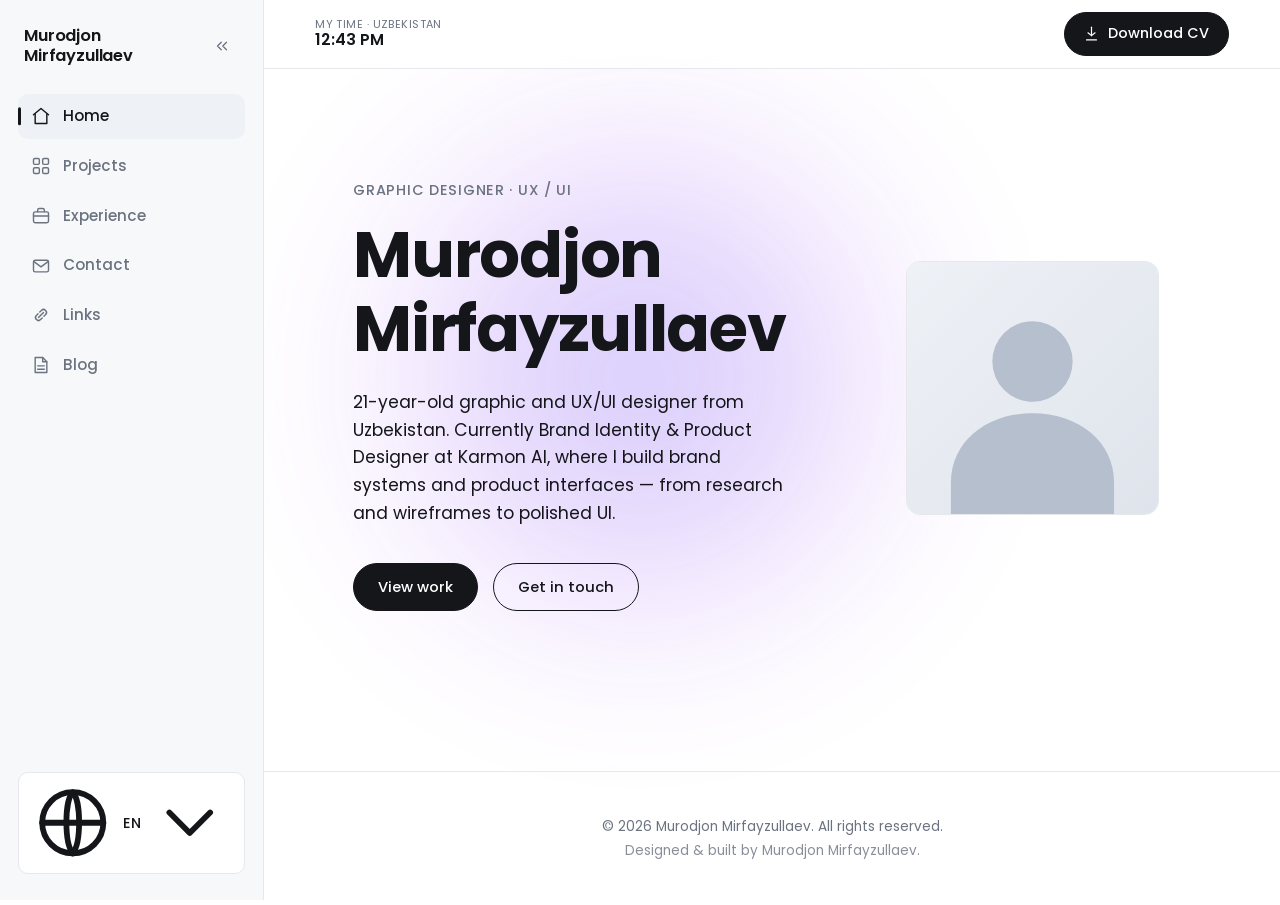
==== index.html @ 98759b87 "Initial commit: multilingual portfolio scaffold Buildless static site (HTML/CSS/vanilla JS) for GitH" ====
<!DOCTYPE html>
<html lang="en">
  <head>
    <meta charset="UTF-8" />
    <meta name="viewport" content="width=device-width, initial-scale=1.0" />
    <title>Murodjon Mirfayzullaev</title>
    <meta name="description" content="Portfolio of Murodjon Mirfayzullaev — graphic and UX/UI designer." />
    <link rel="icon" href="assets/img/profile-placeholder.svg" type="image/svg+xml" />
    <link rel="preconnect" href="https://fonts.googleapis.com" />
    <link rel="preconnect" href="https://fonts.gstatic.com" crossorigin />
    <link
      href="https://fonts.googleapis.com/css2?family=Poppins:wght@400;500;600;700&display=swap"
      rel="stylesheet"
    />
    <link rel="stylesheet" href="assets/css/styles.css" />
  </head>
  <body data-page="index.html" data-title-key="">
    <div class="glow" id="glow" aria-hidden="true"></div>

    <aside class="sidebar" id="site-sidebar"></aside>
    <div class="scrim" id="scrim" aria-hidden="true"></div>

    <div class="page">
      <header class="topbar" id="site-topbar"></header>

      <main class="site-main" id="main">
        <section class="container hero">
          <div class="hero__intro">
            <p class="hero__headline" data-reveal data-i18n="home.headline"></p>
            <h1 class="hero__name" data-reveal data-reveal-delay="1" data-content="name"></h1>
            <p class="hero__bio" data-reveal data-reveal-delay="2" data-i18n="home.bio"></p>
            <div class="hero__cta" data-reveal data-reveal-delay="3">
              <a class="btn btn--primary" href="projects.html" data-i18n="home.cta.work"></a>
              <a class="btn btn--ghost" href="contact.html" data-i18n="home.cta.contact"></a>
            </div>
          </div>
          <div class="hero__photo" data-reveal>
            <img data-content="photo" alt="" />
          </div>
        </section>
      </main>

      <footer class="site-footer" id="site-footer"></footer>
    </div>

    <script src="assets/js/main.js"></script>
  </body>
</html>
---- assets/css/styles.css ----
/* =========================================================================
   styles.css — minimalist portfolio theme
   Layout: fixed left sidebar (desktop, collapsible) → off-canvas drawer
   (mobile). Sticky top bar with live clock + Download-CV button.
   Extras: ambient cursor-following glow, language dropdown, bottom sheet.
   ========================================================================= */

:root {
  --bg: #ffffff;
  --surface: #f7f8fa;
  --surface-2: #eef1f6;
  --text: #14161a;
  --muted: #6b7280;
  --line: #e6e8ec;
  --accent: #14161a;

  --sidebar-w: 264px;
  --sidebar-w-collapsed: 76px;
  --maxw: 940px;
  --gutter: clamp(1.25rem, 4vw, 3.25rem);
  --radius: 14px;

  --font: "Poppins", system-ui, -apple-system, "Segoe UI", Roboto, Helvetica,
    Arial, sans-serif;

  --ease: cubic-bezier(0.22, 1, 0.36, 1);
  --dur: 0.45s;

  /* ambient glow */
  --glow-1: rgba(99, 102, 241, 0.42);
  --glow-2: rgba(168, 85, 247, 0.28);
  --glow-size: clamp(420px, 48vw, 760px);
  --glow-opacity: 0.85;
}

@media (prefers-color-scheme: dark) {
  :root {
    --bg: #0f1115;
    --surface: #161a20;
    --surface-2: #1d222a;
    --text: #f2f4f7;
    --muted: #9aa3af;
    --line: #262b33;
    --accent: #f2f4f7;

    --glow-1: rgba(120, 130, 255, 0.5);
    --glow-2: rgba(180, 110, 255, 0.34);
    --glow-opacity: 1;
  }
}

/* ---------- reset-ish ---------- */

*,
*::before,
*::after {
  box-sizing: border-box;
}

html {
  scroll-behavior: smooth;
}

body {
  margin: 0;
  font-family: var(--font);
  color: var(--text);
  background: var(--bg);
  line-height: 1.6;
  font-weight: 400;
  -webkit-font-smoothing: antialiased;
  overflow-x: hidden;
}

img {
  max-width: 100%;
  display: block;
}

a {
  color: inherit;
  text-decoration: none;
}

h1,
h2,
h3 {
  line-height: 1.15;
  letter-spacing: -0.02em;
  font-weight: 600;
  margin: 0;
}

/* =========================================================================
   ambient glow
   ========================================================================= */

.glow {
  position: fixed;
  top: 0;
  left: 0;
  width: var(--glow-size);
  height: var(--glow-size);
  border-radius: 50%;
  z-index: 0;
  pointer-events: none;
  opacity: var(--glow-opacity);
  filter: blur(90px);
  background: radial-gradient(
    circle at center,
    var(--glow-1) 0%,
    var(--glow-2) 38%,
    transparent 70%
  );
  transform: translate(50vw, 42vh) translate(-50%, -50%);
  will-change: transform;
}

.glow--auto {
  animation: glowDrift 22s var(--ease) infinite;
}

@keyframes glowDrift {
  0% { transform: translate(26vw, 30vh) translate(-50%, -50%); }
  25% { transform: translate(76vw, 24vh) translate(-50%, -50%); }
  50% { transform: translate(68vw, 74vh) translate(-50%, -50%); }
  75% { transform: translate(28vw, 68vh) translate(-50%, -50%); }
  100% { transform: translate(26vw, 30vh) translate(-50%, -50%); }
}

/* =========================================================================
   sidebar (desktop default)
   ========================================================================= */

.sidebar {
  position: fixed;
  top: 0;
  left: 0;
  bottom: 0;
  z-index: 60;
  width: var(--sidebar-w);
  display: flex;
  flex-direction: column;
  gap: 1.75rem;
  padding: 1.6rem 1.1rem;
  background: var(--surface);
  border-right: 1px solid var(--line);
  overflow: visible;
  transition: width var(--dur) var(--ease), transform var(--dur) var(--ease);
}

.sidebar__top {
  flex: 0 0 auto;
  display: flex;
  align-items: center;
  justify-content: space-between;
  gap: 0.5rem;
  min-height: 38px;
  padding-inline: 0.4rem;
}

.brand {
  display: flex;
  align-items: center;
  gap: 0.55rem;
  font-weight: 600;
  letter-spacing: -0.01em;
  line-height: 1.25;
  min-width: 0;
}

.brand__mark {
  display: none;
  width: 36px;
  height: 36px;
  flex: 0 0 auto;
  place-items: center;
  border-radius: 10px;
  background: var(--accent);
  color: var(--bg);
  font-weight: 700;
  font-size: 0.82rem;
}

.brand__full {
  font-size: 1.02rem;
}

.sidebar__collapse {
  display: none; /* desktop-only; enabled in the min-width query below */
  width: 34px;
  height: 34px;
  flex: 0 0 auto;
  place-items: center;
  padding: 0;
  background: none;
  border: 1px solid transparent;
  border-radius: 9px;
  color: var(--muted);
  cursor: pointer;
  transition: color var(--dur) var(--ease),
    background-color var(--dur) var(--ease);
}

.sidebar__collapse svg {
  width: 18px;
  height: 18px;
  transition: transform var(--dur) var(--ease);
}

.sidebar__collapse:hover {
  color: var(--text);
  background: var(--surface-2);
}

.nav {
  flex: 1 1 auto;
}

.nav__list {
  display: flex;
  flex-direction: column;
  gap: 0.35rem;
  list-style: none;
  margin: 0;
  padding: 0;
}

.nav__link {
  position: relative;
  display: flex;
  align-items: center;
  gap: 0.75rem;
  padding: 0.62rem 0.85rem;
  border-radius: 10px;
  font-size: 0.95rem;
  font-weight: 500;
  color: var(--muted);
  white-space: nowrap;
  transition: color var(--dur) var(--ease),
    background-color var(--dur) var(--ease);
}

.nav__icon {
  flex: 0 0 auto;
  display: grid;
  place-items: center;
}

.nav__icon svg {
  width: 20px;
  height: 20px;
}

.nav__link:hover {
  color: var(--text);
  background: var(--surface-2);
}

.nav__link[aria-current="page"] {
  color: var(--text);
  background: var(--surface-2);
}

.nav__link[aria-current="page"]::before {
  content: "";
  position: absolute;
  left: 0;
  top: 50%;
  transform: translateY(-50%);
  width: 3px;
  height: 1.1rem;
  border-radius: 3px;
  background: var(--accent);
}

.sidebar__bottom {
  flex: 0 0 auto;
}

/* ---------- language dropdown ---------- */

.lang {
  position: relative;
}

.lang__btn {
  display: flex;
  align-items: center;
  gap: 0.55rem;
  width: 100%;
  padding: 0.6rem 0.85rem;
  font: inherit;
  font-size: 0.9rem;
  font-weight: 500;
  color: var(--text);
  background: var(--bg);
  border: 1px solid var(--line);
  border-radius: 10px;
  cursor: pointer;
  transition: border-color var(--dur) var(--ease);
}

.lang__btn:hover {
  border-color: var(--muted);
}

.lang__icon {
  width: 17px;
  height: 17px;
  flex: 0 0 auto;
  opacity: 0.8;
}

.lang__current {
  flex: 1 1 auto;
  text-align: left;
}

.lang__chev {
  width: 14px;
  height: 14px;
  opacity: 0.6;
  transition: transform var(--dur) var(--ease);
}

.lang.is-open .lang__chev {
  transform: rotate(180deg);
}

.lang__menu {
  position: absolute;
  left: 0;
  right: 0;
  bottom: calc(100% + 0.5rem);
  margin: 0;
  padding: 0.35rem;
  list-style: none;
  background: var(--bg);
  border: 1px solid var(--line);
  border-radius: 12px;
  box-shadow: 0 12px 32px rgba(0, 0, 0, 0.16);
  opacity: 0;
  transform: translateY(8px);
  pointer-events: none;
  transition: opacity var(--dur) var(--ease), transform var(--dur) var(--ease);
  z-index: 5;
}

.lang.is-open .lang__menu {
  opacity: 1;
  transform: none;
  pointer-events: auto;
}

.lang__option {
  display: flex;
  align-items: baseline;
  gap: 0.6rem;
  width: 100%;
  padding: 0.55rem 0.7rem;
  font: inherit;
  font-size: 0.88rem;
  color: var(--muted);
  background: none;
  border: 0;
  border-radius: 8px;
  cursor: pointer;
  text-align: left;
  transition: color var(--dur) var(--ease),
    background-color var(--dur) var(--ease);
}

.lang__option:hover {
  color: var(--text);
  background: var(--surface);
}

.lang__option.is-active {
  color: var(--text);
  background: var(--surface-2);
}

.lang__code {
  font-weight: 600;
  font-size: 0.78rem;
  letter-spacing: 0.03em;
  width: 1.8rem;
  flex: 0 0 auto;
}

/* =========================================================================
   sticky top bar (all viewports)
   ========================================================================= */

.topbar {
  position: sticky;
  top: 0;
  z-index: 50;
  display: flex;
  align-items: center;
  gap: 1rem;
  padding: 0.75rem var(--gutter);
  background: color-mix(in srgb, var(--bg) 86%, transparent);
  backdrop-filter: saturate(1.2) blur(10px);
  border-bottom: 1px solid var(--line);
}

.topbar__left {
  display: flex;
  align-items: center;
  gap: 0.85rem;
  min-width: 0;
}

.topbar__right {
  margin-left: auto;
  display: flex;
  align-items: center;
}

/* live clock */
.clock {
  display: flex;
  flex-direction: column;
  line-height: 1.15;
  min-width: 0;
}

.clock__label {
  font-size: 0.68rem;
  letter-spacing: 0.04em;
  text-transform: uppercase;
  color: var(--muted);
  white-space: nowrap;
}

.clock__time {
  font-size: 0.98rem;
  font-weight: 600;
  font-variant-numeric: tabular-nums;
}

/* download-CV button */
.cv-btn {
  display: inline-flex;
  align-items: center;
  gap: 0.5rem;
  padding: 0.58rem 1.15rem;
  font: inherit;
  font-size: 0.9rem;
  font-weight: 500;
  color: var(--bg);
  background: var(--accent);
  border: 1px solid var(--accent);
  border-radius: 999px;
  cursor: pointer;
  transition: transform var(--dur) var(--ease), opacity var(--dur) var(--ease);
}

.cv-btn:hover {
  transform: translateY(-2px);
}

.cv-btn svg {
  width: 17px;
  height: 17px;
}

/* hamburger (mobile only) */
.nav__toggle {
  display: none;
  flex-direction: column;
  justify-content: center;
  gap: 5px;
  width: 42px;
  height: 42px;
  padding: 0;
  background: none;
  border: 1px solid var(--line);
  border-radius: 10px;
  cursor: pointer;
}

.nav__toggle-bar {
  display: block;
  width: 18px;
  height: 1.5px;
  margin-inline: auto;
  background: var(--text);
  transition: transform var(--dur) var(--ease), opacity var(--dur) var(--ease);
}

body.nav-open .nav__toggle-bar:nth-child(1) {
  transform: translateY(6.5px) rotate(45deg);
}
body.nav-open .nav__toggle-bar:nth-child(2) {
  opacity: 0;
}
body.nav-open .nav__toggle-bar:nth-child(3) {
  transform: translateY(-6.5px) rotate(-45deg);
}

/* scrim behind the mobile drawer */
.scrim {
  display: none;
  position: fixed;
  inset: 0;
  z-index: 55;
  background: rgba(0, 0, 0, 0.45);
  opacity: 0;
  pointer-events: none;
  transition: opacity var(--dur) var(--ease);
}

/* =========================================================================
   download-CV bottom sheet
   ========================================================================= */

.sheet {
  position: fixed;
  inset: 0;
  z-index: 100;
  display: flex;
  align-items: flex-end;
  justify-content: center;
}

.sheet[hidden] {
  display: none;
}

.sheet__scrim {
  position: absolute;
  inset: 0;
  background: rgba(0, 0, 0, 0.5);
  opacity: 0;
  transition: opacity var(--dur) var(--ease);
}

.sheet.is-open .sheet__scrim {
  opacity: 1;
}

.sheet__panel {
  position: relative;
  width: min(440px, 100%);
  padding: 1.4rem 1.5rem 2rem;
  background: var(--bg);
  border: 1px solid var(--line);
  border-bottom: 0;
  border-radius: 22px 22px 0 0;
  box-shadow: 0 -12px 44px rgba(0, 0, 0, 0.22);
  transform: translateY(100%);
  transition: transform var(--dur) var(--ease);
}

.sheet.is-open .sheet__panel {
  transform: none;
}

.sheet__handle {
  display: block;
  width: 42px;
  height: 4px;
  border-radius: 4px;
  background: var(--line);
  margin: 0 auto 1.25rem;
}

.sheet__title {
  font-size: 1.2rem;
  text-align: center;
  margin: 0 0 0.3rem;
}

.sheet__hint {
  text-align: center;
  color: var(--muted);
  font-size: 0.9rem;
  margin: 0 0 1.4rem;
}

.sheet__options {
  display: flex;
  flex-direction: column;
  gap: 0.5rem;
  margin-bottom: 1.4rem;
}

.cv-opt {
  display: flex;
  align-items: center;
  gap: 0.7rem;
  width: 100%;
  padding: 0.8rem 1rem;
  font: inherit;
  font-size: 0.92rem;
  color: var(--text);
  background: var(--surface);
  border: 1px solid var(--line);
  border-radius: 12px;
  cursor: pointer;
  text-align: left;
  transition: border-color var(--dur) var(--ease),
    background-color var(--dur) var(--ease);
}

.cv-opt:hover {
  border-color: var(--muted);
}

.cv-opt.is-active {
  border-color: var(--accent);
  background: var(--surface-2);
}

.sheet__download {
  width: 100%;
  justify-content: center;
}

/* =========================================================================
   page / content column
   ========================================================================= */

.page {
  position: relative;
  z-index: 1;
  margin-left: var(--sidebar-w);
  min-height: 100vh;
  display: flex;
  flex-direction: column;
  transition: margin-left var(--dur) var(--ease);
}

.site-main {
  flex: 1 0 auto;
  width: 100%;
}

.container {
  width: 100%;
  max-width: var(--maxw);
  margin-inline: auto;
  padding-inline: var(--gutter);
}

/* ---------- footer ---------- */

.site-footer {
  flex-shrink: 0;
  margin-top: 4rem;
  padding: 2.5rem var(--gutter);
  border-top: 1px solid var(--line);
  text-align: center;
  color: var(--muted);
  font-size: 0.85rem;
}

.footer__line {
  margin: 0.2rem 0;
}

.footer__muted {
  opacity: 0.8;
}

/* =========================================================================
   page sections
   ========================================================================= */

.page-center {
  min-height: 66vh;
  display: flex;
  flex-direction: column;
  align-items: center;
  justify-content: center;
  text-align: center;
  gap: 0.75rem;
  padding-block: 4rem;
}

.page-center h1 {
  font-size: clamp(1.9rem, 5vw, 3rem);
}

.page-center .coming-soon {
  color: var(--muted);
  font-size: 1.05rem;
}

/* hero / home */
.hero {
  display: grid;
  grid-template-columns: 1.4fr 1fr;
  align-items: center;
  gap: clamp(2rem, 6vw, 5rem);
  padding-block: clamp(2.5rem, 8vw, 6rem);
}

.hero__headline {
  font-size: 0.9rem;
  font-weight: 500;
  letter-spacing: 0.05em;
  text-transform: uppercase;
  color: var(--muted);
  margin-bottom: 1rem;
}

.hero__name {
  font-size: clamp(2.4rem, 6vw, 4rem);
  font-weight: 700;
  margin-bottom: 1.5rem;
}

.hero__bio {
  font-size: 1.08rem;
  color: var(--text);
  max-width: 46ch;
  margin-bottom: 2.25rem;
}

.hero__cta {
  display: flex;
  flex-wrap: wrap;
  gap: 0.9rem;
}

.btn {
  display: inline-flex;
  align-items: center;
  padding: 0.7rem 1.5rem;
  border-radius: 999px;
  font-size: 0.92rem;
  font-weight: 500;
  border: 1px solid var(--accent);
  transition: transform var(--dur) var(--ease),
    background-color var(--dur) var(--ease), color var(--dur) var(--ease);
}

.btn--primary {
  background: var(--accent);
  color: var(--bg);
}

.btn--ghost {
  color: var(--text);
  background: transparent;
}

.btn:hover {
  transform: translateY(-2px);
}

.btn--ghost:hover {
  background: var(--surface);
}

.hero__photo {
  justify-self: center;
  width: min(320px, 80%);
  aspect-ratio: 1 / 1;
  border-radius: var(--radius);
  overflow: hidden;
  background: var(--surface);
  border: 1px solid var(--line);
}

.hero__photo img {
  width: 100%;
  height: 100%;
  object-fit: cover;
}

/* =========================================================================
   reveal-on-load animation
   ========================================================================= */

[data-reveal] {
  opacity: 0;
  transform: translateY(14px);
  transition: opacity 0.7s var(--ease), transform 0.7s var(--ease);
}

body.is-ready [data-reveal] {
  opacity: 1;
  transform: none;
}

body.is-ready [data-reveal][data-reveal-delay="1"] { transition-delay: 0.08s; }
body.is-ready [data-reveal][data-reveal-delay="2"] { transition-delay: 0.16s; }
body.is-ready [data-reveal][data-reveal-delay="3"] { transition-delay: 0.24s; }

@media (prefers-reduced-motion: reduce) {
  *,
  *::before,
  *::after {
    animation: none !important;
    transition: none !important;
  }
  [data-reveal] {
    opacity: 1;
    transform: none;
  }
}

/* =========================================================================
   collapsed sidebar (desktop only — icons-only rail)
   ========================================================================= */

@media (min-width: 881px) {
  .sidebar__collapse {
    display: grid;
  }

  body.sidebar-collapsed .sidebar {
    width: var(--sidebar-w-collapsed);
  }

  body.sidebar-collapsed .page {
    margin-left: var(--sidebar-w-collapsed);
  }

  body.sidebar-collapsed .sidebar__top {
    flex-direction: column;
    gap: 0.85rem;
    padding-inline: 0;
  }

  body.sidebar-collapsed .brand {
    justify-content: center;
  }

  body.sidebar-collapsed .brand__full,
  body.sidebar-collapsed .nav__label,
  body.sidebar-collapsed .lang__current,
  body.sidebar-collapsed .lang__chev {
    display: none;
  }

  body.sidebar-collapsed .brand__mark {
    display: grid;
  }

  body.sidebar-collapsed .sidebar__collapse svg {
    transform: rotate(180deg);
  }

  body.sidebar-collapsed .nav__link {
    justify-content: center;
    padding-inline: 0;
  }

  body.sidebar-collapsed .lang__btn {
    justify-content: center;
    padding-inline: 0;
  }

  /* popped out beside the rail so the labels stay readable */
  body.sidebar-collapsed .lang__menu {
    left: calc(100% + 12px);
    right: auto;
    bottom: 0;
    width: 190px;
  }
}

/* =========================================================================
   responsive — collapse sidebar into an off-canvas drawer
   ========================================================================= */

@media (max-width: 880px) {
  .nav__toggle {
    display: flex;
  }

  .scrim {
    display: block;
  }

  body.nav-open .scrim {
    opacity: 1;
    pointer-events: auto;
  }

  .sidebar {
    width: min(82vw, 300px);
    transform: translateX(-100%);
    box-shadow: 0 0 40px rgba(0, 0, 0, 0.25);
  }

  body.nav-open .sidebar {
    transform: none;
  }

  .page {
    margin-left: 0;
  }

  /* compact, icon-only download button on the right */
  .cv-btn {
    width: 42px;
    height: 42px;
    padding: 0;
    justify-content: center;
    border-radius: 11px;
  }

  .cv-btn__label {
    display: none;
  }

  .hero {
    grid-template-columns: 1fr;
    text-align: center;
    gap: 2.5rem;
  }

  .hero__intro {
    order: 2;
  }

  .hero__photo {
    order: 1;
  }

  .hero__bio {
    margin-inline: auto;
  }

  .hero__cta {
    justify-content: center;
  }
}

@media (max-width: 520px) {
  .clock__label {
    display: none;
  }
}
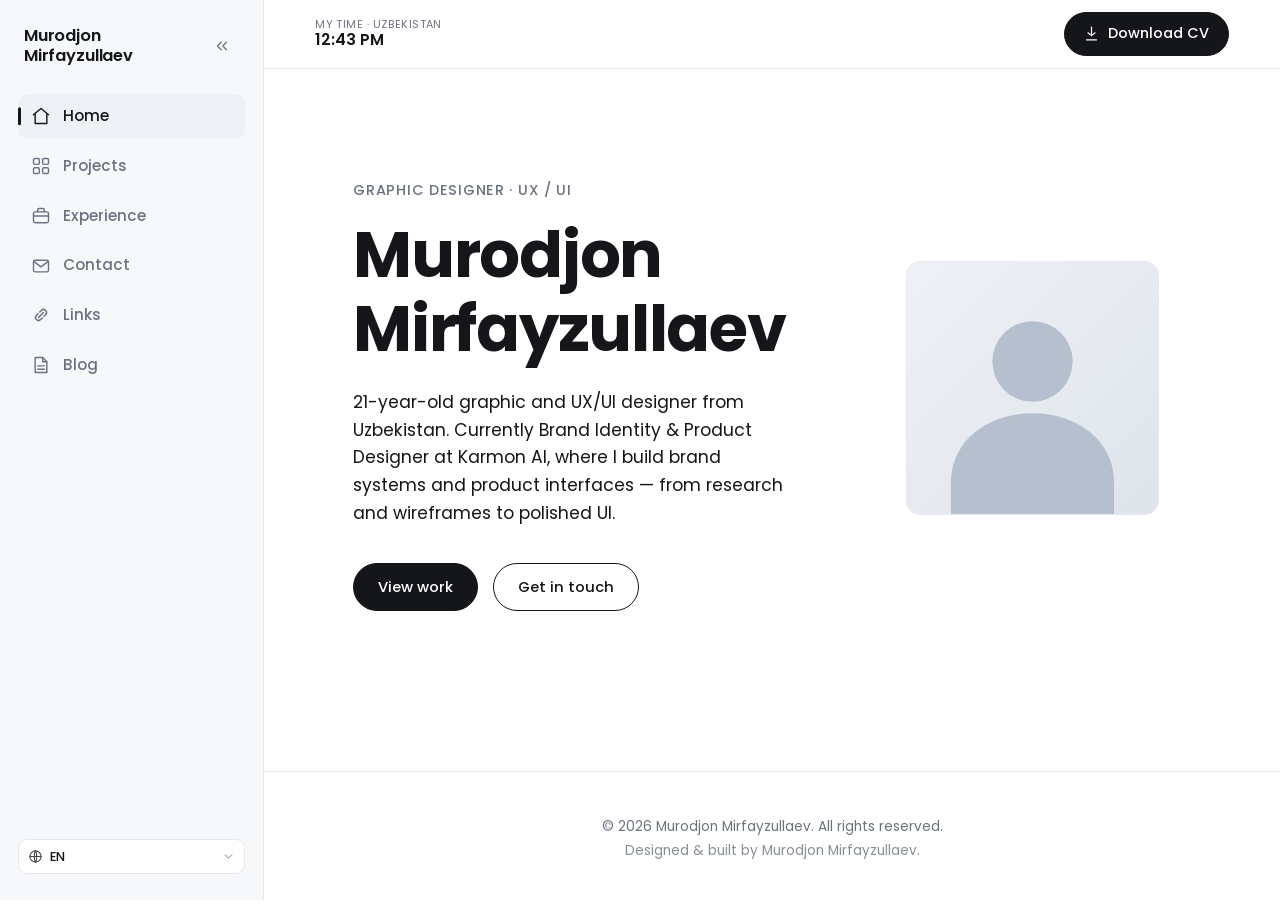
==== commit c2d07b89: "Remove glow; simplify sidebar brand; fix language switcher sizing - Remove ambient glow (CSS, JS, ma" ====
--- a/index.html
+++ b/index.html
@@ -15,8 +15,6 @@
     <link rel="stylesheet" href="assets/css/styles.css" />
   </head>
   <body data-page="index.html" data-title-key="">
-    <div class="glow" id="glow" aria-hidden="true"></div>
-
     <aside class="sidebar" id="site-sidebar"></aside>
     <div class="scrim" id="scrim" aria-hidden="true"></div>
 
--- a/assets/css/styles.css
+++ b/assets/css/styles.css
@@ -2,7 +2,7 @@
    styles.css — minimalist portfolio theme
    Layout: fixed left sidebar (desktop, collapsible) → off-canvas drawer
    (mobile). Sticky top bar with live clock + Download-CV button.
-   Extras: ambient cursor-following glow, language dropdown, bottom sheet.
+   Extras: language dropdown, download bottom sheet.
    ========================================================================= */
 
 :root {
@@ -25,12 +25,6 @@
 
   --ease: cubic-bezier(0.22, 1, 0.36, 1);
   --dur: 0.45s;
-
-  /* ambient glow */
-  --glow-1: rgba(99, 102, 241, 0.42);
-  --glow-2: rgba(168, 85, 247, 0.28);
-  --glow-size: clamp(420px, 48vw, 760px);
-  --glow-opacity: 0.85;
 }
 
 @media (prefers-color-scheme: dark) {
@@ -42,10 +36,6 @@
     --muted: #9aa3af;
     --line: #262b33;
     --accent: #f2f4f7;
-
-    --glow-1: rgba(120, 130, 255, 0.5);
-    --glow-2: rgba(180, 110, 255, 0.34);
-    --glow-opacity: 1;
   }
 }
 
@@ -92,43 +82,6 @@
 }
 
 /* =========================================================================
-   ambient glow
-   ========================================================================= */
-
-.glow {
-  position: fixed;
-  top: 0;
-  left: 0;
-  width: var(--glow-size);
-  height: var(--glow-size);
-  border-radius: 50%;
-  z-index: 0;
-  pointer-events: none;
-  opacity: var(--glow-opacity);
-  filter: blur(90px);
-  background: radial-gradient(
-    circle at center,
-    var(--glow-1) 0%,
-    var(--glow-2) 38%,
-    transparent 70%
-  );
-  transform: translate(50vw, 42vh) translate(-50%, -50%);
-  will-change: transform;
-}
-
-.glow--auto {
-  animation: glowDrift 22s var(--ease) infinite;
-}
-
-@keyframes glowDrift {
-  0% { transform: translate(26vw, 30vh) translate(-50%, -50%); }
-  25% { transform: translate(76vw, 24vh) translate(-50%, -50%); }
-  50% { transform: translate(68vw, 74vh) translate(-50%, -50%); }
-  75% { transform: translate(28vw, 68vh) translate(-50%, -50%); }
-  100% { transform: translate(26vw, 30vh) translate(-50%, -50%); }
-}
-
-/* =========================================================================
    sidebar (desktop default)
    ========================================================================= */
 
@@ -160,30 +113,11 @@
 }
 
 .brand {
-  display: flex;
-  align-items: center;
-  gap: 0.55rem;
   font-weight: 600;
+  font-size: 1.02rem;
   letter-spacing: -0.01em;
   line-height: 1.25;
   min-width: 0;
-}
-
-.brand__mark {
-  display: none;
-  width: 36px;
-  height: 36px;
-  flex: 0 0 auto;
-  place-items: center;
-  border-radius: 10px;
-  background: var(--accent);
-  color: var(--bg);
-  font-weight: 700;
-  font-size: 0.82rem;
-}
-
-.brand__full {
-  font-size: 1.02rem;
 }
 
 .sidebar__collapse {
@@ -287,16 +221,16 @@
 .lang__btn {
   display: flex;
   align-items: center;
-  gap: 0.55rem;
+  gap: 0.4rem;
   width: 100%;
-  padding: 0.6rem 0.85rem;
+  padding: 0.4rem 0.6rem;
   font: inherit;
-  font-size: 0.9rem;
+  font-size: 0.8rem;
   font-weight: 500;
   color: var(--text);
   background: var(--bg);
   border: 1px solid var(--line);
-  border-radius: 10px;
+  border-radius: 9px;
   cursor: pointer;
   transition: border-color var(--dur) var(--ease);
 }
@@ -306,8 +240,8 @@
 }
 
 .lang__icon {
-  width: 17px;
-  height: 17px;
+  width: 15px;
+  height: 15px;
   flex: 0 0 auto;
   opacity: 0.8;
 }
@@ -318,8 +252,8 @@
 }
 
 .lang__chev {
-  width: 14px;
-  height: 14px;
+  width: 13px;
+  height: 13px;
   opacity: 0.6;
   transition: transform var(--dur) var(--ease);
 }
@@ -355,16 +289,16 @@
 
 .lang__option {
   display: flex;
-  align-items: baseline;
+  align-items: center;
   gap: 0.6rem;
   width: 100%;
-  padding: 0.55rem 0.7rem;
+  padding: 0.85rem 0.8rem;
   font: inherit;
-  font-size: 0.88rem;
+  font-size: 0.9rem;
   color: var(--muted);
   background: none;
   border: 0;
-  border-radius: 8px;
+  border-radius: 9px;
   cursor: pointer;
   text-align: left;
   transition: color var(--dur) var(--ease),
@@ -823,24 +757,15 @@
   }
 
   body.sidebar-collapsed .sidebar__top {
-    flex-direction: column;
-    gap: 0.85rem;
+    justify-content: center;
     padding-inline: 0;
   }
 
-  body.sidebar-collapsed .brand {
-    justify-content: center;
-  }
-
-  body.sidebar-collapsed .brand__full,
+  body.sidebar-collapsed .brand,
   body.sidebar-collapsed .nav__label,
   body.sidebar-collapsed .lang__current,
   body.sidebar-collapsed .lang__chev {
     display: none;
-  }
-
-  body.sidebar-collapsed .brand__mark {
-    display: grid;
   }
 
   body.sidebar-collapsed .sidebar__collapse svg {
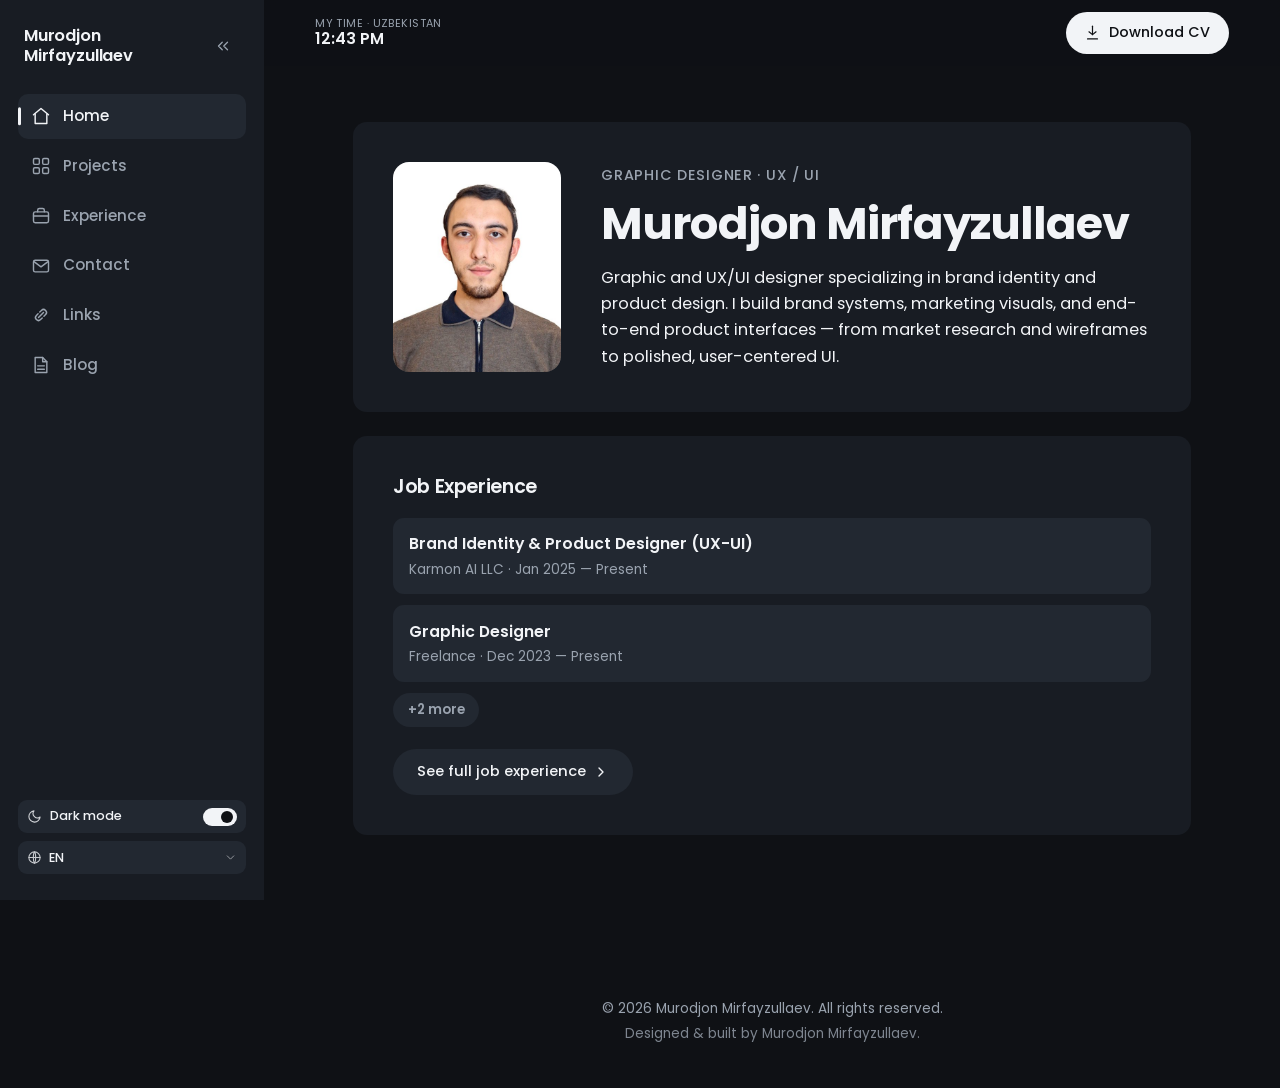
==== commit 5fe121ce: "Dark-mode toggle, widgetized home, timeline UX, stroke-free styling - Theme: dark-mode toggle in sid" ====
--- a/index.html
+++ b/index.html
@@ -12,6 +12,11 @@
       href="https://fonts.googleapis.com/css2?family=Poppins:wght@400;500;600;700&display=swap"
       rel="stylesheet"
     />
+    <script>
+      // apply saved theme before paint (default dark) to avoid a flash
+      try { document.documentElement.dataset.theme = localStorage.getItem("site.theme") || "dark"; }
+      catch (e) { document.documentElement.dataset.theme = "dark"; }
+    </script>
     <link rel="stylesheet" href="assets/css/styles.css" />
   </head>
   <body data-page="index.html" data-title-key="">
@@ -22,19 +27,37 @@
       <header class="topbar" id="site-topbar"></header>
 
       <main class="site-main" id="main">
-        <section class="container hero">
-          <div class="hero__intro">
-            <p class="hero__headline" data-reveal data-i18n="home.headline"></p>
-            <h1 class="hero__name" data-reveal data-reveal-delay="1" data-content="name"></h1>
-            <p class="hero__bio" data-reveal data-reveal-delay="2" data-i18n="home.bio"></p>
-            <div class="hero__cta" data-reveal data-reveal-delay="3">
-              <a class="btn btn--primary" href="projects.html" data-i18n="home.cta.work"></a>
-              <a class="btn btn--ghost" href="contact.html" data-i18n="home.cta.contact"></a>
+        <section class="container home">
+          <!-- profile widget -->
+          <section class="widget widget--profile" data-reveal>
+            <div class="profile">
+              <div class="profile__photo">
+                <img data-content="photo" alt="" />
+              </div>
+              <div class="profile__intro">
+                <p class="profile__headline" data-i18n="home.headline"></p>
+                <h1 class="profile__name" data-content="name"></h1>
+                <p class="profile__bio" data-i18n="home.bio"></p>
+              </div>
             </div>
-          </div>
-          <div class="hero__photo" data-reveal>
-            <img data-content="photo" alt="" />
-          </div>
+          </section>
+
+          <!-- job experience widget (active roles only) -->
+          <section class="widget" data-reveal data-reveal-delay="1">
+            <div class="widget__head">
+              <h2 class="widget__title" data-i18n="experience.title"></h2>
+            </div>
+            <div class="home-xp" id="home-experience"></div>
+            <div class="widget__foot">
+              <a class="btn btn--secondary" href="experience.html">
+                <span data-i18n="home.seeExperience"></span>
+                <svg viewBox="0 0 24 24" fill="none" stroke="currentColor" stroke-width="2"
+                     stroke-linecap="round" stroke-linejoin="round" aria-hidden="true">
+                  <path d="m9 6 6 6-6 6" />
+                </svg>
+              </a>
+            </div>
+          </section>
         </section>
       </main>
 
@@ -42,5 +65,6 @@
     </div>
 
     <script src="assets/js/main.js"></script>
+    <script src="assets/js/home.js"></script>
   </body>
 </html>
--- a/assets/css/styles.css
+++ b/assets/css/styles.css
@@ -2,13 +2,14 @@
    styles.css — minimalist portfolio theme
    Layout: fixed left sidebar (desktop, collapsible) → off-canvas drawer
    (mobile). Sticky top bar with live clock + Download-CV button.
+   Surfaces are distinguished by fill color only (no outline strokes).
    Extras: language dropdown, download bottom sheet.
    ========================================================================= */
 
 :root {
   --bg: #ffffff;
-  --surface: #f7f8fa;
-  --surface-2: #eef1f6;
+  --surface: #f1f3f7;
+  --surface-2: #e4e8ef;
   --text: #14161a;
   --muted: #6b7280;
   --line: #e6e8ec;
@@ -27,16 +28,16 @@
   --dur: 0.45s;
 }
 
-@media (prefers-color-scheme: dark) {
-  :root {
-    --bg: #0f1115;
-    --surface: #161a20;
-    --surface-2: #1d222a;
-    --text: #f2f4f7;
-    --muted: #9aa3af;
-    --line: #262b33;
-    --accent: #f2f4f7;
-  }
+/* Theme is controlled explicitly via [data-theme] (default = dark, set by a
+   tiny inline script in each page's <head> to avoid a flash). */
+:root[data-theme="dark"] {
+  --bg: #0f1115;
+  --surface: #181c23;
+  --surface-2: #222831;
+  --text: #f2f4f7;
+  --muted: #9aa3af;
+  --line: #262b33;
+  --accent: #f2f4f7;
 }
 
 /* ---------- reset-ish ---------- */
@@ -97,7 +98,6 @@
   gap: 1.75rem;
   padding: 1.6rem 1.1rem;
   background: var(--surface);
-  border-right: 1px solid var(--line);
   overflow: visible;
   transition: width var(--dur) var(--ease), transform var(--dur) var(--ease);
 }
@@ -128,7 +128,7 @@
   place-items: center;
   padding: 0;
   background: none;
-  border: 1px solid transparent;
+  border: 0;
   border-radius: 9px;
   color: var(--muted);
   cursor: pointer;
@@ -212,6 +212,78 @@
   flex: 0 0 auto;
 }
 
+/* ---------- theme (dark mode) toggle ---------- */
+
+.theme {
+  display: flex;
+  align-items: center;
+  gap: 0.5rem;
+  width: 100%;
+  margin-bottom: 0.5rem;
+  padding: 0.4rem 0.6rem;
+  font: inherit;
+  font-size: 0.8rem;
+  font-weight: 500;
+  color: var(--text);
+  background: var(--surface-2);
+  border: 0;
+  border-radius: 9px;
+  cursor: pointer;
+  transition: background-color var(--dur) var(--ease);
+}
+
+.theme:hover {
+  background: var(--bg);
+}
+
+.theme__icon {
+  display: grid;
+  place-items: center;
+  flex: 0 0 auto;
+}
+
+.theme__icon svg {
+  width: 15px;
+  height: 15px;
+  opacity: 0.85;
+}
+
+.theme__label {
+  flex: 1 1 auto;
+  text-align: left;
+}
+
+.theme__track {
+  flex: 0 0 auto;
+  position: relative;
+  width: 34px;
+  height: 18px;
+  border-radius: 999px;
+  background: var(--bg);
+  transition: background-color var(--dur) var(--ease);
+}
+
+.theme__knob {
+  position: absolute;
+  top: 50%;
+  left: 2px;
+  transform: translateY(-50%);
+  width: 12px;
+  height: 12px;
+  border-radius: 50%;
+  background: var(--muted);
+  transition: left var(--dur) var(--ease), background-color var(--dur) var(--ease);
+}
+
+.theme[aria-checked="true"] .theme__track {
+  background: var(--accent);
+}
+
+.theme[aria-checked="true"] .theme__knob {
+  left: 18px;
+  background: var(--bg);
+}
+
 /* ---------- language dropdown ---------- */
 
 .lang {
@@ -228,15 +300,15 @@
   font-size: 0.8rem;
   font-weight: 500;
   color: var(--text);
-  background: var(--bg);
-  border: 1px solid var(--line);
+  background: var(--surface-2);
+  border: 0;
   border-radius: 9px;
   cursor: pointer;
-  transition: border-color var(--dur) var(--ease);
+  transition: background-color var(--dur) var(--ease);
 }
 
 .lang__btn:hover {
-  border-color: var(--muted);
+  background: var(--bg);
 }
 
 .lang__icon {
@@ -270,10 +342,9 @@
   margin: 0;
   padding: 0.35rem;
   list-style: none;
-  background: var(--bg);
-  border: 1px solid var(--line);
+  background: var(--surface-2);
   border-radius: 12px;
-  box-shadow: 0 12px 32px rgba(0, 0, 0, 0.16);
+  box-shadow: 0 12px 32px rgba(0, 0, 0, 0.22);
   opacity: 0;
   transform: translateY(8px);
   pointer-events: none;
@@ -307,12 +378,12 @@
 
 .lang__option:hover {
   color: var(--text);
-  background: var(--surface);
+  background: var(--bg);
 }
 
 .lang__option.is-active {
   color: var(--text);
-  background: var(--surface-2);
+  background: color-mix(in srgb, var(--accent) 12%, var(--surface-2));
 }
 
 .lang__code {
@@ -337,7 +408,6 @@
   padding: 0.75rem var(--gutter);
   background: color-mix(in srgb, var(--bg) 86%, transparent);
   backdrop-filter: saturate(1.2) blur(10px);
-  border-bottom: 1px solid var(--line);
 }
 
 .topbar__left {
@@ -386,7 +456,7 @@
   font-weight: 500;
   color: var(--bg);
   background: var(--accent);
-  border: 1px solid var(--accent);
+  border: 0;
   border-radius: 999px;
   cursor: pointer;
   transition: transform var(--dur) var(--ease), opacity var(--dur) var(--ease);
@@ -399,6 +469,11 @@
 .cv-btn svg {
   width: 17px;
   height: 17px;
+}
+
+/* short "CV" label is shown only on mobile (see breakpoint below) */
+.cv-btn__short {
+  display: none;
 }
 
 /* hamburger (mobile only) */
@@ -410,8 +485,8 @@
   width: 42px;
   height: 42px;
   padding: 0;
-  background: none;
-  border: 1px solid var(--line);
+  background: var(--surface-2);
+  border: 0;
   border-radius: 10px;
   cursor: pointer;
 }
@@ -480,9 +555,7 @@
   position: relative;
   width: min(440px, 100%);
   padding: 1.4rem 1.5rem 2rem;
-  background: var(--bg);
-  border: 1px solid var(--line);
-  border-bottom: 0;
+  background: var(--surface);
   border-radius: 22px 22px 0 0;
   box-shadow: 0 -12px 44px rgba(0, 0, 0, 0.22);
   transform: translateY(100%);
@@ -498,7 +571,8 @@
   width: 42px;
   height: 4px;
   border-radius: 4px;
-  background: var(--line);
+  background: var(--muted);
+  opacity: 0.5;
   margin: 0 auto 1.25rem;
 }
 
@@ -531,22 +605,20 @@
   font: inherit;
   font-size: 0.92rem;
   color: var(--text);
-  background: var(--surface);
-  border: 1px solid var(--line);
+  background: var(--surface-2);
+  border: 0;
   border-radius: 12px;
   cursor: pointer;
   text-align: left;
-  transition: border-color var(--dur) var(--ease),
-    background-color var(--dur) var(--ease);
+  transition: background-color var(--dur) var(--ease);
 }
 
 .cv-opt:hover {
-  border-color: var(--muted);
+  background: var(--bg);
 }
 
 .cv-opt.is-active {
-  border-color: var(--accent);
-  background: var(--surface-2);
+  background: color-mix(in srgb, var(--accent) 14%, var(--surface-2));
 }
 
 .sheet__download {
@@ -586,7 +658,6 @@
   flex-shrink: 0;
   margin-top: 4rem;
   padding: 2.5rem var(--gutter);
-  border-top: 1px solid var(--line);
   text-align: center;
   color: var(--muted);
   font-size: 0.85rem;
@@ -624,87 +695,412 @@
   font-size: 1.05rem;
 }
 
-/* hero / home */
-.hero {
+/* generic buttons */
+.btn {
+  display: inline-flex;
+  align-items: center;
+  gap: 0.4rem;
+  padding: 0.7rem 1.5rem;
+  border-radius: 999px;
+  font-size: 0.92rem;
+  font-weight: 500;
+  border: 0;
+  cursor: pointer;
+  transition: transform var(--dur) var(--ease),
+    background-color var(--dur) var(--ease), color var(--dur) var(--ease);
+}
+
+.btn:hover {
+  transform: translateY(-2px);
+}
+
+.btn--primary {
+  background: var(--accent);
+  color: var(--bg);
+}
+
+/* secondary: subtle fill, no stroke */
+.btn--secondary {
+  background: var(--surface-2);
+  color: var(--text);
+}
+
+.btn--secondary:hover {
+  background: var(--surface);
+}
+
+.btn--secondary svg {
+  width: 16px;
+  height: 16px;
+}
+
+/* =========================================================================
+   home — widgets (stack of cards; add more widgets over time)
+   ========================================================================= */
+
+.home {
+  padding-block: clamp(2rem, 5vw, 3.5rem);
+  display: flex;
+  flex-direction: column;
+  gap: 1.5rem;
+}
+
+.widget {
+  background: var(--surface);
+  border-radius: var(--radius);
+  padding: clamp(1.5rem, 4vw, 2.5rem);
+}
+
+.widget__head {
+  display: flex;
+  align-items: center;
+  justify-content: space-between;
+  gap: 1rem;
+  margin-bottom: 1.25rem;
+}
+
+.widget__title {
+  font-size: 1.2rem;
+}
+
+.widget__foot {
+  margin-top: 1.4rem;
+}
+
+/* profile widget */
+.profile {
   display: grid;
-  grid-template-columns: 1.4fr 1fr;
-  align-items: center;
-  gap: clamp(2rem, 6vw, 5rem);
-  padding-block: clamp(2.5rem, 8vw, 6rem);
-}
-
-.hero__headline {
+  grid-template-columns: clamp(120px, 20vw, 168px) 1fr;
+  gap: clamp(1.5rem, 4vw, 2.5rem);
+  align-items: center;
+}
+
+.profile__photo {
+  width: 100%;
+  aspect-ratio: 4 / 5;
+  border-radius: 16px;
+  overflow: hidden;
+  background: var(--surface-2);
+}
+
+.profile__photo img {
+  width: 100%;
+  height: 100%;
+  object-fit: cover;
+  object-position: center top;
+}
+
+.profile__headline {
   font-size: 0.9rem;
   font-weight: 500;
   letter-spacing: 0.05em;
   text-transform: uppercase;
   color: var(--muted);
-  margin-bottom: 1rem;
-}
-
-.hero__name {
-  font-size: clamp(2.4rem, 6vw, 4rem);
+  margin: 0 0 0.7rem;
+}
+
+.profile__name {
+  font-size: clamp(1.9rem, 5vw, 2.8rem);
   font-weight: 700;
-  margin-bottom: 1.5rem;
-}
-
-.hero__bio {
-  font-size: 1.08rem;
-  color: var(--text);
-  max-width: 46ch;
-  margin-bottom: 2.25rem;
-}
-
-.hero__cta {
-  display: flex;
-  flex-wrap: wrap;
-  gap: 0.9rem;
-}
-
-.btn {
+  margin: 0 0 1rem;
+}
+
+.profile__bio {
+  font-size: 1.02rem;
+  color: var(--text);
+  max-width: 56ch;
+  margin: 0;
+}
+
+/* active-jobs preview list */
+.home-xp {
+  display: flex;
+  flex-direction: column;
+  gap: 0.7rem;
+}
+
+.home-xp__item {
+  display: flex;
+  flex-direction: column;
+  gap: 0.15rem;
+  padding: 0.85rem 1rem;
+  background: var(--surface-2);
+  border-radius: 11px;
+}
+
+.home-xp__role {
+  font-weight: 600;
+  font-size: 0.98rem;
+}
+
+.home-xp__meta {
+  color: var(--muted);
+  font-size: 0.85rem;
+}
+
+/* "+N more" pill linking to the full experience page */
+.home-xp__more {
+  align-self: flex-start;
   display: inline-flex;
   align-items: center;
-  padding: 0.7rem 1.5rem;
+  padding: 0.4rem 0.9rem;
   border-radius: 999px;
+  font-size: 0.82rem;
+  font-weight: 600;
+  color: var(--muted);
+  background: var(--surface-2);
+  transition: color var(--dur) var(--ease),
+    background-color var(--dur) var(--ease);
+}
+
+.home-xp__more:hover {
+  color: var(--text);
+  background: var(--bg);
+}
+
+/* =========================================================================
+   job experience — timeline with expandable descriptions
+   ========================================================================= */
+
+.xp {
+  padding-block: clamp(2.5rem, 6vw, 4.5rem);
+}
+
+.xp__head {
+  margin-bottom: clamp(2rem, 5vw, 3rem);
+}
+
+.xp__head h1 {
+  font-size: clamp(1.9rem, 5vw, 2.8rem);
+  margin-bottom: 0.5rem;
+}
+
+.xp__subtitle {
+  color: var(--muted);
+  font-size: 1rem;
+  margin: 0;
+}
+
+/* "last updated" info chip */
+.xp-updated {
+  display: inline-flex;
+  align-items: center;
+  gap: 0.45rem;
+  margin: 1rem 0 0;
+  padding: 0.4rem 0.8rem;
+  font-size: 0.8rem;
+  color: var(--muted);
+  background: var(--surface);
+  border-radius: 999px;
+  cursor: help;
+}
+
+.xp-updated:empty {
+  display: none;
+}
+
+.xp-updated svg {
+  width: 15px;
+  height: 15px;
+  flex: 0 0 auto;
+}
+
+.xp-updated time {
+  color: var(--text);
+  font-weight: 500;
+}
+
+/* the vertical timeline rail */
+.xp__list {
+  position: relative;
+  display: flex;
+  flex-direction: column;
+  gap: 1.1rem;
+}
+
+.xp__list::before {
+  content: "";
+  position: absolute;
+  left: 7px;
+  top: 8px;
+  bottom: 8px;
+  width: 2px;
+  background: var(--surface-2);
+}
+
+.xp-item {
+  position: relative;
+  padding-left: 2.4rem;
+}
+
+.xp-dot {
+  position: absolute;
+  left: 0;
+  top: 1.5rem;
+  width: 16px;
+  height: 16px;
+  box-sizing: border-box;
+  border-radius: 50%;
+  background: var(--surface-2);
+  z-index: 1;
+}
+
+.xp-item--current .xp-dot {
+  background: var(--accent);
+  box-shadow: 0 0 0 4px color-mix(in srgb, var(--accent) 18%, transparent);
+}
+
+.xp-card {
+  background: var(--surface);
+  border-radius: var(--radius);
+  padding: clamp(1.1rem, 3vw, 1.5rem) clamp(1.1rem, 3vw, 1.6rem);
+  transition: background-color var(--dur) var(--ease);
+}
+
+.xp-card:hover {
+  background: var(--surface-2);
+}
+
+/* whole card is clickable to expand (except the open description) */
+.xp-card--expandable {
+  cursor: pointer;
+}
+
+.xp-card--expandable .xp-desc {
+  cursor: auto;
+}
+
+.xp-role {
+  font-size: 1.1rem;
+  margin: 0 0 0.15rem;
+}
+
+.xp-company {
+  color: var(--text);
   font-size: 0.92rem;
   font-weight: 500;
-  border: 1px solid var(--accent);
-  transition: transform var(--dur) var(--ease),
-    background-color var(--dur) var(--ease), color var(--dur) var(--ease);
-}
-
-.btn--primary {
-  background: var(--accent);
-  color: var(--bg);
-}
-
-.btn--ghost {
-  color: var(--text);
-  background: transparent;
-}
-
-.btn:hover {
-  transform: translateY(-2px);
-}
-
-.btn--ghost:hover {
-  background: var(--surface);
-}
-
-.hero__photo {
-  justify-self: center;
-  width: min(320px, 80%);
-  aspect-ratio: 1 / 1;
-  border-radius: var(--radius);
+  margin: 0 0 0.1rem;
+}
+
+.xp-period {
+  color: var(--muted);
+  font-size: 0.85rem;
+  margin: 0;
+}
+
+/* show / hide description toggle */
+.xp-toggle {
+  margin-top: 0.9rem;
+  padding: 0;
+  background: none;
+  border: 0;
+  cursor: pointer;
+  font: inherit;
+  font-size: 0.85rem;
+  font-weight: 600;
+  color: var(--accent);
+  display: inline-flex;
+  align-items: center;
+  gap: 0.35rem;
+  transition: opacity var(--dur) var(--ease);
+}
+
+.xp-toggle:hover {
+  opacity: 0.7;
+}
+
+.xp-toggle::after {
+  content: "›";
+  font-size: 1.05em;
+  line-height: 1;
+  transition: transform var(--dur) var(--ease);
+}
+
+.xp-card.is-open .xp-toggle::after {
+  transform: rotate(90deg);
+}
+
+/* collapsible region (grid 0fr → 1fr animation) */
+.xp-desc {
+  display: grid;
+  grid-template-rows: 0fr;
+  transition: grid-template-rows var(--dur) var(--ease);
+}
+
+.xp-desc__inner {
   overflow: hidden;
-  background: var(--surface);
-  border: 1px solid var(--line);
-}
-
-.hero__photo img {
-  width: 100%;
-  height: 100%;
-  object-fit: cover;
+  min-height: 0;
+}
+
+.xp-card.is-open .xp-desc {
+  grid-template-rows: 1fr;
+}
+
+.xp-meta {
+  display: flex;
+  flex-wrap: wrap;
+  gap: 0.4rem;
+  margin-top: 0.9rem;
+}
+
+.xp-chip {
+  padding: 0.26rem 0.7rem;
+  border-radius: 999px;
+  font-size: 0.76rem;
+  font-weight: 500;
+  color: var(--muted);
+  background: var(--surface-2);
+  white-space: nowrap;
+}
+
+.xp-summary {
+  margin: 0.9rem 0 0;
+  font-size: 0.92rem;
+}
+
+.xp-highlights {
+  margin: 0.85rem 0 0;
+  padding-left: 1.15rem;
+  display: flex;
+  flex-direction: column;
+  gap: 0.4rem;
+  font-size: 0.9rem;
+  color: var(--text);
+}
+
+.xp-highlights li::marker {
+  color: var(--muted);
+}
+
+.xp-results {
+  margin-top: 1.1rem;
+  padding-top: 0.1rem;
+}
+
+.xp-results__label {
+  margin: 0 0 0.5rem;
+  font-size: 0.72rem;
+  font-weight: 600;
+  letter-spacing: 0.05em;
+  text-transform: uppercase;
+  color: var(--muted);
+}
+
+.xp-results__list {
+  list-style: none;
+  margin: 0;
+  padding: 0;
+  display: flex;
+  flex-wrap: wrap;
+  gap: 0.4rem;
+}
+
+.xp-results__list li {
+  padding: 0.32rem 0.75rem;
+  border-radius: 9px;
+  font-size: 0.8rem;
+  font-weight: 500;
+  background: var(--surface-2);
 }
 
 /* =========================================================================
@@ -777,9 +1173,15 @@
     padding-inline: 0;
   }
 
-  body.sidebar-collapsed .lang__btn {
+  body.sidebar-collapsed .lang__btn,
+  body.sidebar-collapsed .theme {
     justify-content: center;
     padding-inline: 0;
+  }
+
+  body.sidebar-collapsed .theme__label,
+  body.sidebar-collapsed .theme__track {
+    display: none;
   }
 
   /* popped out beside the rail so the labels stay readable */
@@ -823,44 +1225,31 @@
     margin-left: 0;
   }
 
-  /* compact, icon-only download button on the right */
+  /* compact "CV" + icon on the right (keep the full label for desktop) */
   .cv-btn {
-    width: 42px;
-    height: 42px;
-    padding: 0;
-    justify-content: center;
-    border-radius: 11px;
+    padding: 0.5rem 0.9rem;
   }
 
   .cv-btn__label {
     display: none;
   }
 
-  .hero {
+  .cv-btn__short {
+    display: inline;
+  }
+
+  .profile {
     grid-template-columns: 1fr;
     text-align: center;
-    gap: 2.5rem;
-  }
-
-  .hero__intro {
-    order: 2;
-  }
-
-  .hero__photo {
-    order: 1;
-  }
-
-  .hero__bio {
+    gap: 1.5rem;
+  }
+
+  .profile__photo {
+    width: clamp(120px, 42vw, 168px);
     margin-inline: auto;
   }
 
-  .hero__cta {
-    justify-content: center;
-  }
-}
-
-@media (max-width: 520px) {
-  .clock__label {
-    display: none;
-  }
-}
+  .profile__bio {
+    margin-inline: auto;
+  }
+}
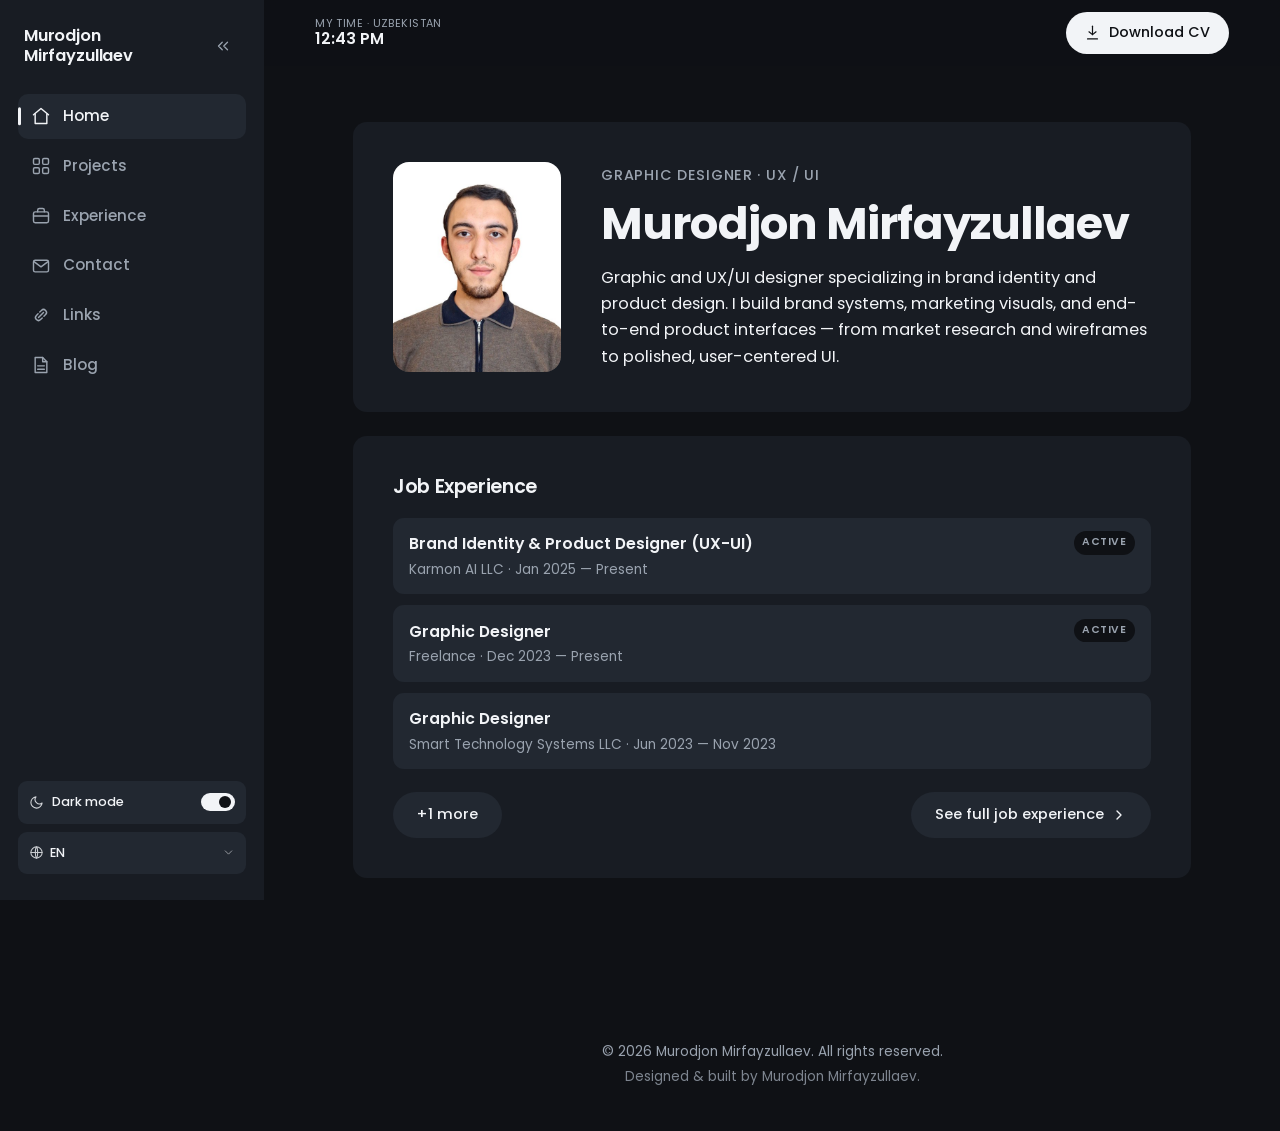
==== commit d93a8622: "Home Job Experience widget: 3-job preview with Active badges - Preview the first 3 jobs (not just ac" ====
--- a/index.html
+++ b/index.html
@@ -48,7 +48,8 @@
               <h2 class="widget__title" data-i18n="experience.title"></h2>
             </div>
             <div class="home-xp" id="home-experience"></div>
-            <div class="widget__foot">
+            <div class="widget__foot home-xp__foot">
+              <span class="home-xp__more" id="home-xp-more"></span>
               <a class="btn btn--secondary" href="experience.html">
                 <span data-i18n="home.seeExperience"></span>
                 <svg viewBox="0 0 24 24" fill="none" stroke="currentColor" stroke-width="2"
--- a/assets/css/styles.css
+++ b/assets/css/styles.css
@@ -220,7 +220,7 @@
   gap: 0.5rem;
   width: 100%;
   margin-bottom: 0.5rem;
-  padding: 0.4rem 0.6rem;
+  padding: 0.7rem 0.7rem;
   font: inherit;
   font-size: 0.8rem;
   font-weight: 500;
@@ -295,7 +295,7 @@
   align-items: center;
   gap: 0.4rem;
   width: 100%;
-  padding: 0.4rem 0.6rem;
+  padding: 0.7rem 0.7rem;
   font: inherit;
   font-size: 0.8rem;
   font-weight: 500;
@@ -821,11 +821,19 @@
 
 .home-xp__item {
   display: flex;
+  align-items: flex-start;
+  justify-content: space-between;
+  gap: 0.75rem;
+  padding: 0.85rem 1rem;
+  background: var(--surface-2);
+  border-radius: 11px;
+}
+
+.home-xp__main {
+  display: flex;
   flex-direction: column;
   gap: 0.15rem;
-  padding: 0.85rem 1rem;
-  background: var(--surface-2);
-  border-radius: 11px;
+  min-width: 0;
 }
 
 .home-xp__role {
@@ -838,24 +846,44 @@
   font-size: 0.85rem;
 }
 
-/* "+N more" pill linking to the full experience page */
+/* "Active" badge in the item's top-right corner */
+.home-xp__badge {
+  flex: 0 0 auto;
+  display: inline-flex;
+  align-items: center;
+  padding: 0.2rem 0.55rem;
+  border-radius: 999px;
+  background: var(--bg);
+  font-size: 0.66rem;
+  font-weight: 600;
+  letter-spacing: 0.04em;
+  text-transform: uppercase;
+  color: var(--muted);
+  white-space: nowrap;
+}
+
+/* footer: "+N more" and the CTA share one row, both styled as buttons */
+.home-xp__foot {
+  display: flex;
+  align-items: center;
+  justify-content: space-between;
+  gap: 1rem;
+  flex-wrap: wrap;
+}
+
 .home-xp__more {
-  align-self: flex-start;
   display: inline-flex;
   align-items: center;
-  padding: 0.4rem 0.9rem;
+  padding: 0.7rem 1.5rem;
   border-radius: 999px;
-  font-size: 0.82rem;
-  font-weight: 600;
-  color: var(--muted);
-  background: var(--surface-2);
-  transition: color var(--dur) var(--ease),
-    background-color var(--dur) var(--ease);
-}
-
-.home-xp__more:hover {
-  color: var(--text);
-  background: var(--bg);
+  font-size: 0.92rem;
+  font-weight: 500;
+  color: var(--text);
+  background: var(--surface-2);
+}
+
+.home-xp__more:empty {
+  display: none;
 }
 
 /* =========================================================================
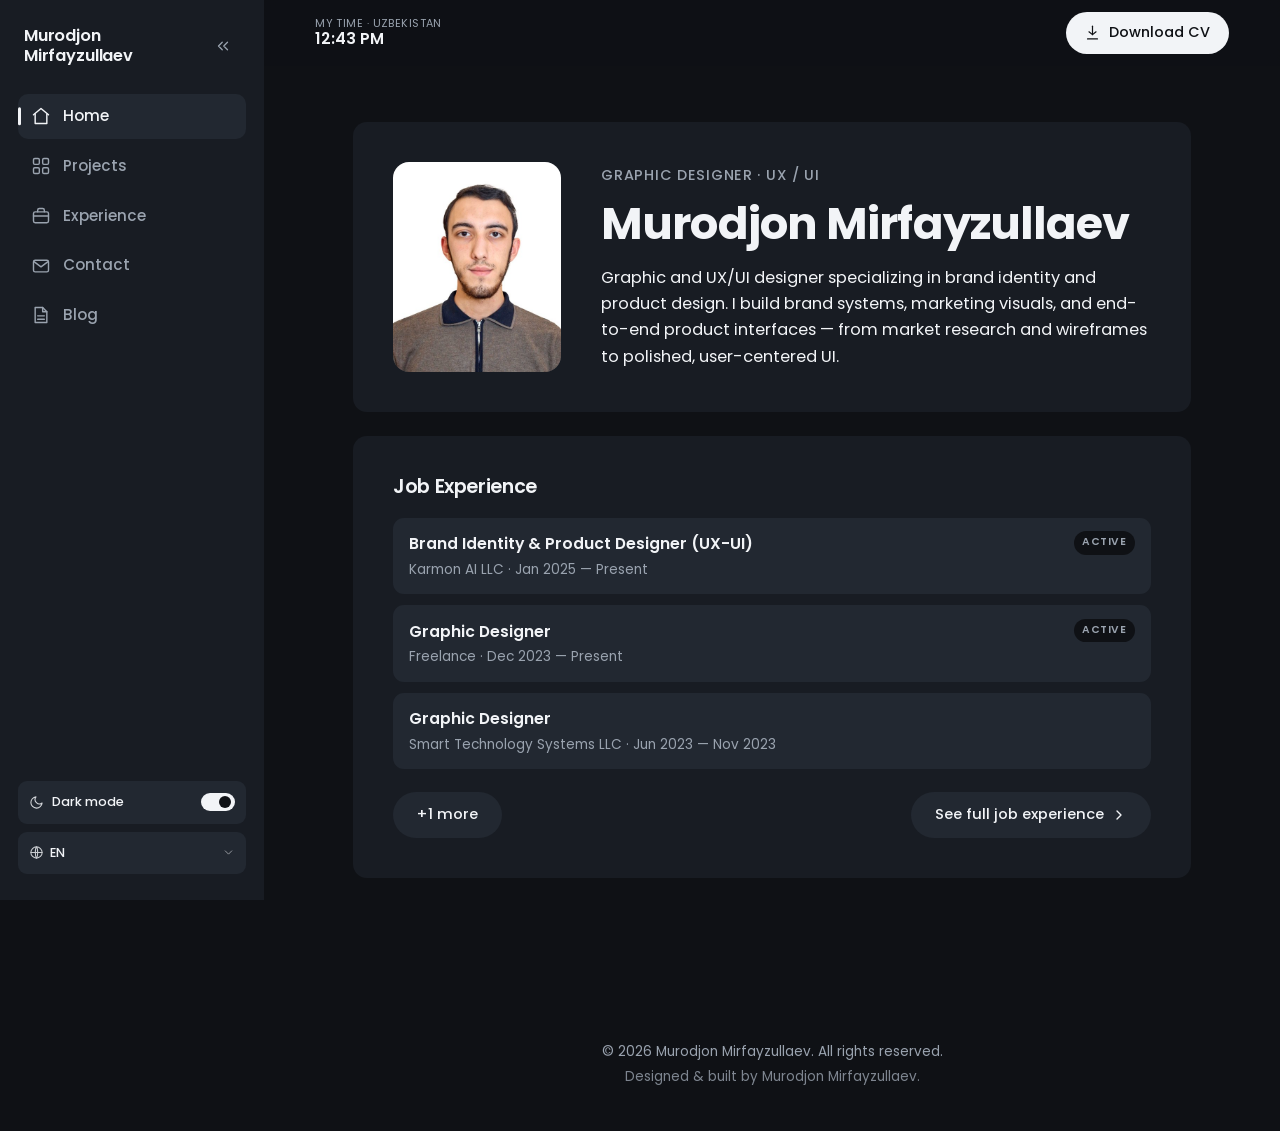
==== commit e4958c75: "Build Projects page skeleton; move Links into Contact - Projects page: full-width responsive 16:9 ca" ====
--- a/index.html
+++ b/index.html
@@ -13,9 +13,12 @@
       rel="stylesheet"
     />
     <script>
-      // apply saved theme before paint (default dark) to avoid a flash
-      try { document.documentElement.dataset.theme = localStorage.getItem("site.theme") || "dark"; }
-      catch (e) { document.documentElement.dataset.theme = "dark"; }
+      // apply saved theme + sidebar state before paint to avoid a flash/glitch
+      try {
+        var d = document.documentElement;
+        d.dataset.theme = localStorage.getItem("site.theme") || "dark";
+        if (localStorage.getItem("site.sidebar") === "collapsed") d.classList.add("sidebar-collapsed");
+      } catch (e) { document.documentElement.dataset.theme = "dark"; }
     </script>
     <link rel="stylesheet" href="assets/css/styles.css" />
   </head>
--- a/assets/css/styles.css
+++ b/assets/css/styles.css
@@ -1132,6 +1132,339 @@
 }
 
 /* =========================================================================
+   projects page
+   ========================================================================= */
+
+.container--wide {
+  max-width: 1200px;
+}
+
+/* full-bleed within the content column (uses the page gutter, no max-width) */
+.projects {
+  padding: clamp(1.5rem, 4vw, 2.5rem) var(--gutter);
+}
+
+/* ---- banner ---- */
+.pbanner {
+  display: flex;
+  align-items: flex-end;
+  min-height: clamp(180px, 26vw, 260px);
+  padding: clamp(1.5rem, 4vw, 2.75rem);
+  border-radius: var(--radius);
+  background: linear-gradient(135deg, var(--surface-2), var(--surface));
+  background-size: cover;
+  background-position: center;
+  border: 1px solid var(--line);
+  overflow: hidden;
+}
+
+.pbanner--image {
+  border: 0;
+  position: relative;
+}
+
+.pbanner--image::after {
+  content: "";
+  position: absolute;
+  inset: 0;
+  background: linear-gradient(to top, rgba(0, 0, 0, 0.7), rgba(0, 0, 0, 0.15));
+}
+
+.pbanner__inner {
+  position: relative;
+  z-index: 1;
+  max-width: 60ch;
+}
+
+.pbanner--image .pbanner__inner {
+  color: #fff;
+}
+
+.pbanner__heading {
+  font-size: clamp(1.8rem, 4.5vw, 2.8rem);
+  font-weight: 700;
+  margin: 0 0 0.5rem;
+}
+
+.pbanner__sub {
+  font-size: 1rem;
+  color: var(--muted);
+  margin: 0 0 1.25rem;
+}
+
+.pbanner--image .pbanner__sub {
+  color: rgba(255, 255, 255, 0.82);
+}
+
+.pbanner__meta {
+  display: flex;
+  flex-wrap: wrap;
+  align-items: center;
+  gap: 0.75rem 1.25rem;
+}
+
+.pbanner__contact {
+  font-size: 0.9rem;
+  font-weight: 500;
+  color: var(--text);
+  border-bottom: 1px solid var(--line);
+  padding-bottom: 2px;
+  transition: color var(--dur) var(--ease), border-color var(--dur) var(--ease);
+}
+
+.pbanner__contact:hover {
+  color: var(--muted);
+}
+
+.pbanner--image .pbanner__contact {
+  color: #fff;
+  border-color: rgba(255, 255, 255, 0.5);
+}
+
+/* ---- tool-badge marquee ---- */
+.marquee {
+  margin-top: 1.25rem;
+  overflow: hidden;
+  -webkit-mask-image: linear-gradient(90deg, transparent, #000 6%, #000 94%, transparent);
+  mask-image: linear-gradient(90deg, transparent, #000 6%, #000 94%, transparent);
+}
+
+.marquee__track {
+  display: flex;
+  gap: 0.7rem;
+  width: max-content;
+  animation: marquee 38s linear infinite;
+}
+
+.marquee:hover .marquee__track {
+  animation-play-state: paused;
+}
+
+.marquee__group {
+  display: flex;
+  gap: 0.7rem;
+  padding-right: 0.7rem; /* keep spacing uniform across the loop seam */
+}
+
+@keyframes marquee {
+  to {
+    transform: translateX(-50%);
+  }
+}
+
+.badge {
+  display: inline-flex;
+  align-items: center;
+  gap: 0.55rem;
+  padding: 0.5rem 0.95rem;
+  border-radius: 999px;
+  background: var(--surface-2);
+  color: var(--text);
+  font-size: 0.85rem;
+  font-weight: 500;
+  white-space: nowrap;
+}
+
+.badge__dot {
+  width: 8px;
+  height: 8px;
+  border-radius: 50%;
+  flex: 0 0 auto;
+}
+
+/* ---- project grid ---- */
+.pgrid {
+  margin-top: 1.5rem;
+  display: grid;
+  grid-template-columns: repeat(auto-fill, minmax(min(100%, 220px), 1fr));
+  gap: 1rem;
+}
+
+.pcard {
+  position: relative;
+  display: block;
+  width: 100%;
+  padding: 0;
+  border: 0;
+  border-radius: var(--radius);
+  overflow: hidden;
+  background: var(--surface-2);
+  aspect-ratio: 16 / 9;
+  cursor: pointer;
+  font: inherit;
+}
+
+.pcard__thumb {
+  width: 100%;
+  height: 100%;
+  object-fit: cover;
+  display: block;
+  transition: transform var(--dur) var(--ease);
+}
+
+.pcard:hover .pcard__thumb {
+  transform: scale(1.04);
+}
+
+.pcard__title {
+  position: absolute;
+  inset: 0;
+  display: flex;
+  align-items: flex-end;
+  padding: 0.9rem 1rem;
+  color: #fff;
+  font-size: 1rem;
+  font-weight: 600;
+  line-height: 1.25;
+  background: linear-gradient(to top, rgba(0, 0, 0, 0.78), rgba(0, 0, 0, 0) 62%);
+  opacity: 0;
+  transition: opacity var(--dur) var(--ease);
+}
+
+.pcard:hover .pcard__title,
+.pcard:focus-visible .pcard__title {
+  opacity: 1;
+}
+
+.pcard__views {
+  position: absolute;
+  bottom: 0.7rem;
+  right: 0.7rem;
+  z-index: 1;
+  display: inline-flex;
+  align-items: center;
+  gap: 0.35rem;
+  padding: 0.25rem 0.6rem;
+  border-radius: 999px;
+  background: rgba(0, 0, 0, 0.55);
+  color: #fff;
+  font-size: 0.74rem;
+  font-weight: 600;
+  backdrop-filter: blur(4px);
+}
+
+.pcard__views svg {
+  width: 14px;
+  height: 14px;
+}
+
+/* ---- project bottom sheet (skeleton) ---- */
+.sheet__panel--project {
+  width: min(680px, 100%);
+}
+
+.sheet__head {
+  display: flex;
+  align-items: center;
+  justify-content: space-between;
+  gap: 1rem;
+  margin-bottom: 1rem;
+}
+
+.sheet__heading {
+  font-size: 1.15rem;
+  margin: 0;
+}
+
+.sheet__close {
+  flex: 0 0 auto;
+  width: 36px;
+  height: 36px;
+  display: grid;
+  place-items: center;
+  padding: 0;
+  border-radius: 9px;
+  border: 1px solid var(--line);
+  background: var(--surface);
+  color: var(--text);
+  cursor: pointer;
+  transition: background-color var(--dur) var(--ease),
+    border-color var(--dur) var(--ease);
+}
+
+.sheet__close:hover {
+  background: var(--surface-2);
+  border-color: var(--muted);
+}
+
+.sheet__close svg {
+  width: 18px;
+  height: 18px;
+}
+
+.sheet__body {
+  min-height: 220px;
+  display: grid;
+  place-items: center;
+}
+
+.sheet__soon {
+  color: var(--muted);
+  font-size: 1rem;
+  margin: 0;
+}
+
+/* =========================================================================
+   contact page — links / social
+   ========================================================================= */
+
+.contact {
+  padding-block: clamp(2rem, 5vw, 3.5rem);
+}
+
+.contact__head {
+  margin-bottom: clamp(1.5rem, 4vw, 2.25rem);
+}
+
+.contact__head h1 {
+  font-size: clamp(1.9rem, 5vw, 2.8rem);
+}
+
+.links {
+  display: flex;
+  flex-direction: column;
+  gap: 0.6rem;
+}
+
+.link-row {
+  display: flex;
+  align-items: center;
+  gap: 0.75rem;
+  padding: 0.9rem 1.1rem;
+  background: var(--surface-2);
+  border-radius: 11px;
+  transition: background-color var(--dur) var(--ease);
+}
+
+.link-row:hover {
+  background: var(--bg);
+}
+
+.link-row__label {
+  font-weight: 600;
+  font-size: 0.95rem;
+}
+
+.link-row__handle {
+  color: var(--muted);
+  font-size: 0.88rem;
+}
+
+.link-row svg {
+  width: 16px;
+  height: 16px;
+  margin-left: auto;
+  color: var(--muted);
+}
+
+@media (prefers-reduced-motion: reduce) {
+  .marquee__track {
+    animation: none;
+    flex-wrap: wrap;
+  }
+}
+
+/* =========================================================================
    reveal-on-load animation
    ========================================================================= */
 
@@ -1172,48 +1505,48 @@
     display: grid;
   }
 
-  body.sidebar-collapsed .sidebar {
+  html.sidebar-collapsed .sidebar {
     width: var(--sidebar-w-collapsed);
   }
 
-  body.sidebar-collapsed .page {
+  html.sidebar-collapsed .page {
     margin-left: var(--sidebar-w-collapsed);
   }
 
-  body.sidebar-collapsed .sidebar__top {
+  html.sidebar-collapsed .sidebar__top {
     justify-content: center;
     padding-inline: 0;
   }
 
-  body.sidebar-collapsed .brand,
-  body.sidebar-collapsed .nav__label,
-  body.sidebar-collapsed .lang__current,
-  body.sidebar-collapsed .lang__chev {
+  html.sidebar-collapsed .brand,
+  html.sidebar-collapsed .nav__label,
+  html.sidebar-collapsed .lang__current,
+  html.sidebar-collapsed .lang__chev {
     display: none;
   }
 
-  body.sidebar-collapsed .sidebar__collapse svg {
+  html.sidebar-collapsed .sidebar__collapse svg {
     transform: rotate(180deg);
   }
 
-  body.sidebar-collapsed .nav__link {
+  html.sidebar-collapsed .nav__link {
     justify-content: center;
     padding-inline: 0;
   }
 
-  body.sidebar-collapsed .lang__btn,
-  body.sidebar-collapsed .theme {
+  html.sidebar-collapsed .lang__btn,
+  html.sidebar-collapsed .theme {
     justify-content: center;
     padding-inline: 0;
   }
 
-  body.sidebar-collapsed .theme__label,
-  body.sidebar-collapsed .theme__track {
+  html.sidebar-collapsed .theme__label,
+  html.sidebar-collapsed .theme__track {
     display: none;
   }
 
   /* popped out beside the rail so the labels stay readable */
-  body.sidebar-collapsed .lang__menu {
+  html.sidebar-collapsed .lang__menu {
     left: calc(100% + 12px);
     right: auto;
     bottom: 0;
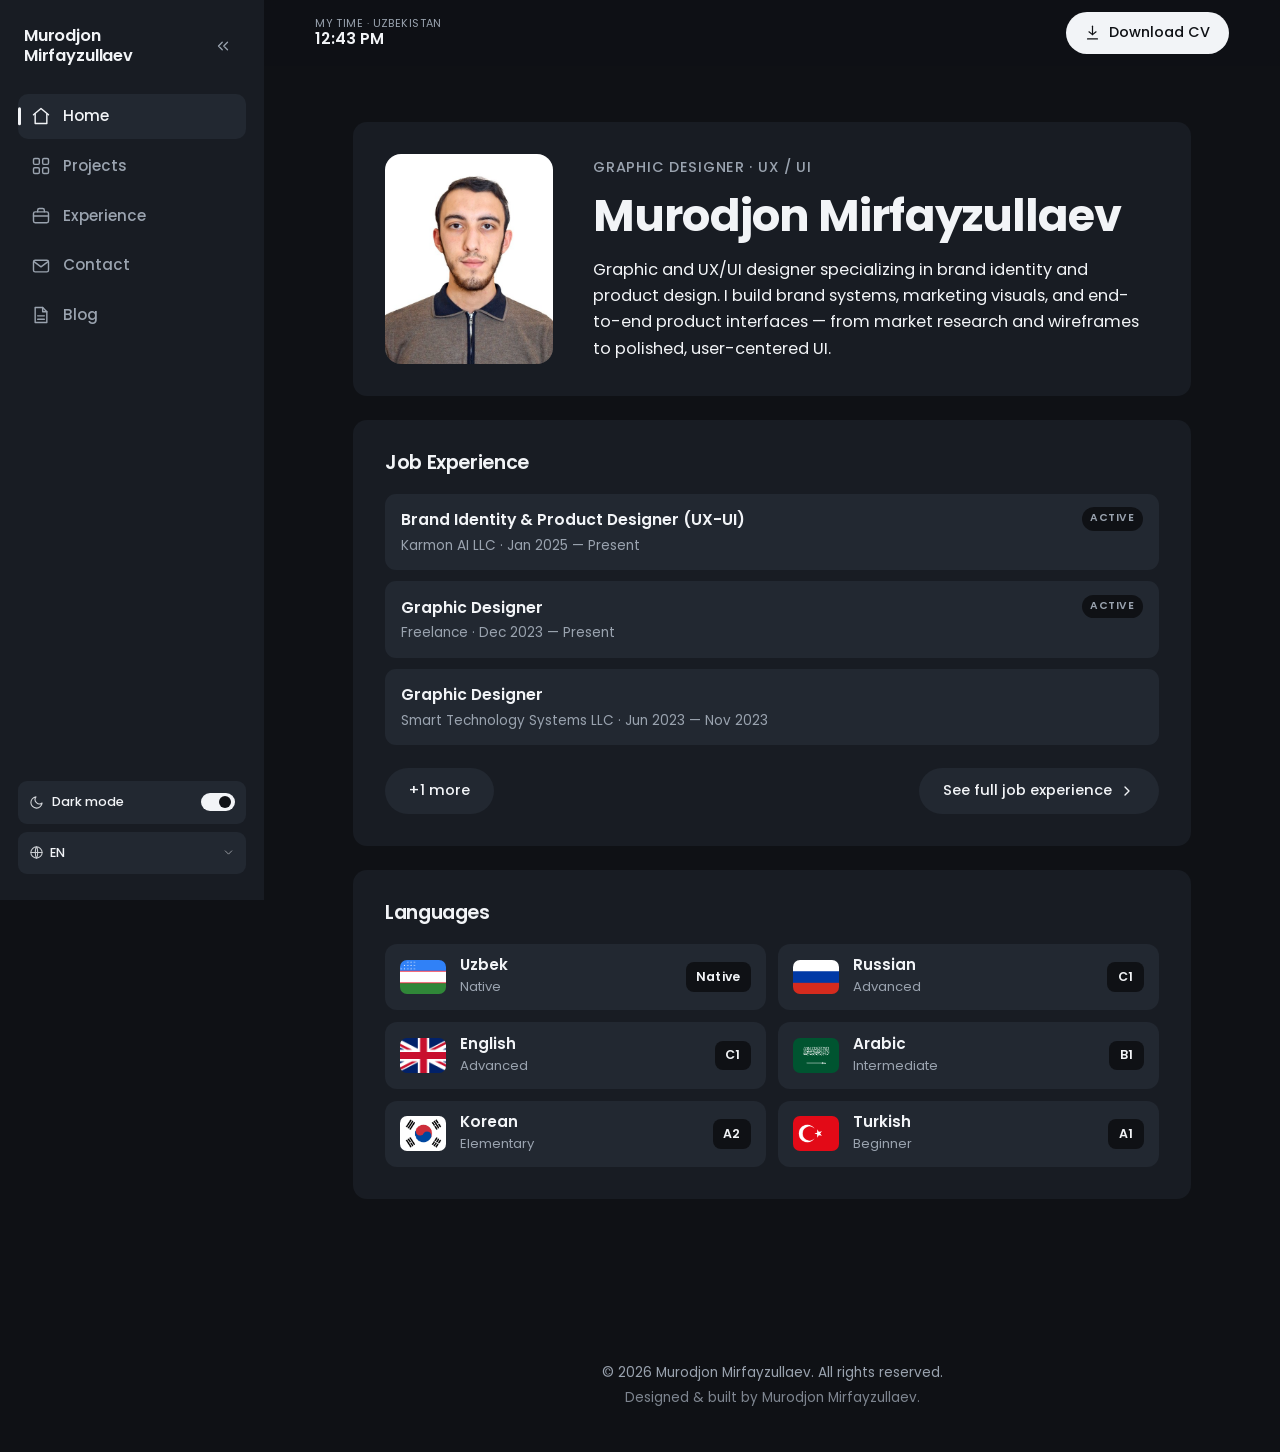
==== commit f96bd8d5: "Languages widget redesign, more projects, projects notice, xp tweaks - Home Languages widget: flag +" ====
--- a/index.html
+++ b/index.html
@@ -62,6 +62,14 @@
               </a>
             </div>
           </section>
+
+          <!-- languages widget -->
+          <section class="widget" data-reveal data-reveal-delay="2">
+            <div class="widget__head">
+              <h2 class="widget__title" data-i18n="home.languagesTitle"></h2>
+            </div>
+            <div class="langs" id="home-languages"></div>
+          </section>
         </section>
       </main>
 
--- a/assets/css/styles.css
+++ b/assets/css/styles.css
@@ -748,7 +748,7 @@
 .widget {
   background: var(--surface);
   border-radius: var(--radius);
-  padding: clamp(1.5rem, 4vw, 2.5rem);
+  padding: clamp(1.5rem, 3.5vw, 2rem);
 }
 
 .widget__head {
@@ -884,6 +884,68 @@
 
 .home-xp__more:empty {
   display: none;
+}
+
+/* languages widget — two-column card grid (one column on mobile) */
+.langs {
+  display: grid;
+  grid-template-columns: repeat(2, 1fr);
+  gap: 0.75rem;
+}
+
+.lang-card {
+  display: flex;
+  align-items: center;
+  gap: 0.85rem;
+  padding: 0.8rem 0.95rem;
+  background: var(--surface-2);
+  border-radius: 12px;
+}
+
+.lang-card__flag {
+  width: 46px;
+  aspect-ratio: 4 / 3;
+  flex: 0 0 auto;
+  border-radius: 7px;
+  object-fit: cover;
+  background: var(--bg);
+}
+
+.lang-card__body {
+  display: flex;
+  flex-direction: column;
+  gap: 0.1rem;
+  min-width: 0;
+  flex: 1 1 auto;
+}
+
+.lang-card__name {
+  font-weight: 600;
+  font-size: 0.95rem;
+  line-height: 1.2;
+}
+
+.lang-card__level {
+  color: var(--muted);
+  font-size: 0.82rem;
+}
+
+.lang-card__badge {
+  flex: 0 0 auto;
+  padding: 0.3rem 0.65rem;
+  border-radius: 8px;
+  background: var(--bg);
+  color: var(--text);
+  font-size: 0.78rem;
+  font-weight: 600;
+  letter-spacing: 0.02em;
+  white-space: nowrap;
+}
+
+@media (max-width: 560px) {
+  .langs {
+    grid-template-columns: 1fr;
+  }
 }
 
 /* =========================================================================
@@ -1101,8 +1163,15 @@
 }
 
 .xp-results {
-  margin-top: 1.1rem;
-  padding-top: 0.1rem;
+  margin-top: 0.9rem;
+}
+
+/* achievements sit above the description — divide them */
+.xp-results + .xp-summary,
+.xp-results + .xp-highlights {
+  margin-top: 1rem;
+  padding-top: 1rem;
+  border-top: 1px dashed var(--line);
 }
 
 .xp-results__label {
@@ -1142,6 +1211,33 @@
 /* full-bleed within the content column (uses the page gutter, no max-width) */
 .projects {
   padding: clamp(1.5rem, 4vw, 2.5rem) var(--gutter);
+}
+
+/* info notice above the tools/grid */
+.pnotice {
+  display: flex;
+  align-items: flex-start;
+  gap: 0.6rem;
+  margin: 0 0 1.25rem;
+  padding: 0.85rem 1.1rem;
+  background: var(--surface-2);
+  border: 1px solid var(--line);
+  border-radius: 12px;
+  color: var(--muted);
+  font-size: 0.9rem;
+  line-height: 1.5;
+}
+
+.pnotice:empty {
+  display: none;
+}
+
+.pnotice svg {
+  width: 18px;
+  height: 18px;
+  flex: 0 0 auto;
+  margin-top: 1px;
+  color: var(--text);
 }
 
 /* ---- banner ---- */
@@ -1346,6 +1442,11 @@
 .pcard__views svg {
   width: 14px;
   height: 14px;
+}
+
+/* view counts hidden for now — delete this rule to show them again */
+.pcard__views {
+  display: none;
 }
 
 /* ---- project bottom sheet (skeleton) ---- */
